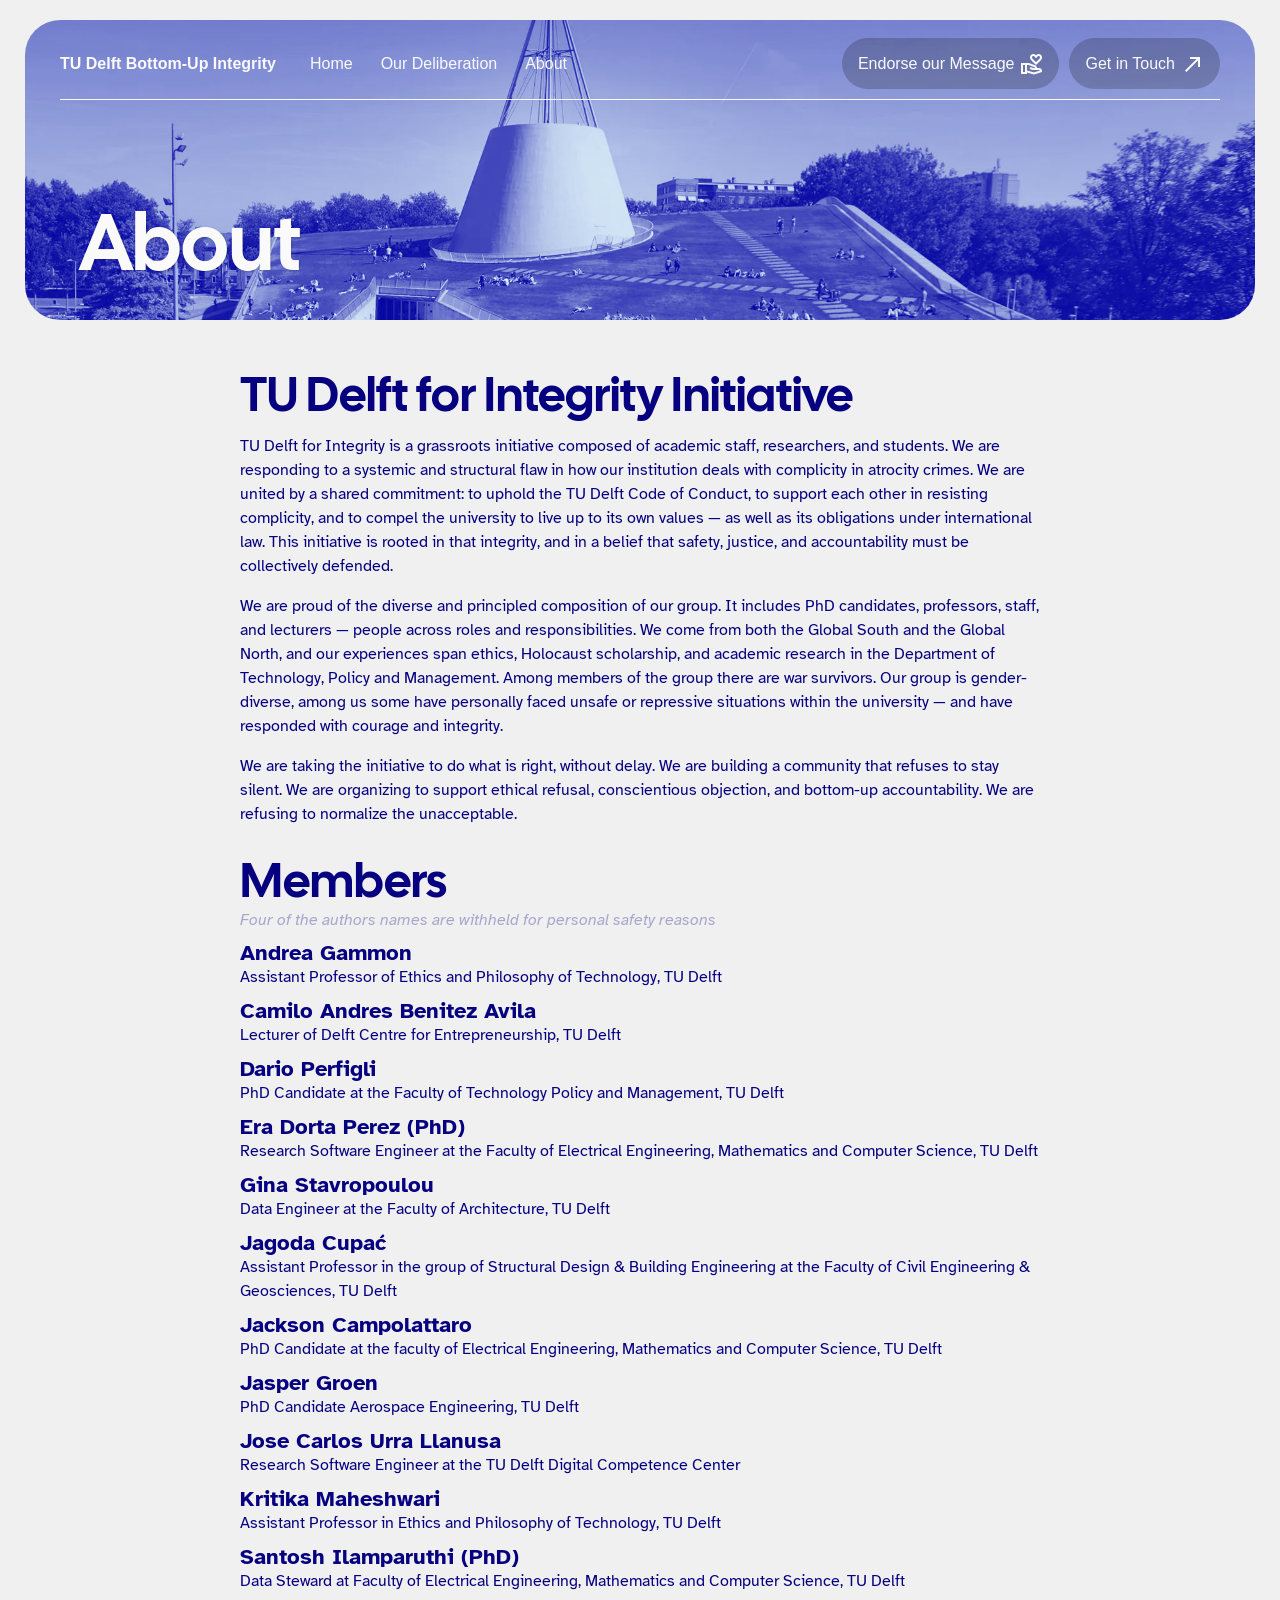
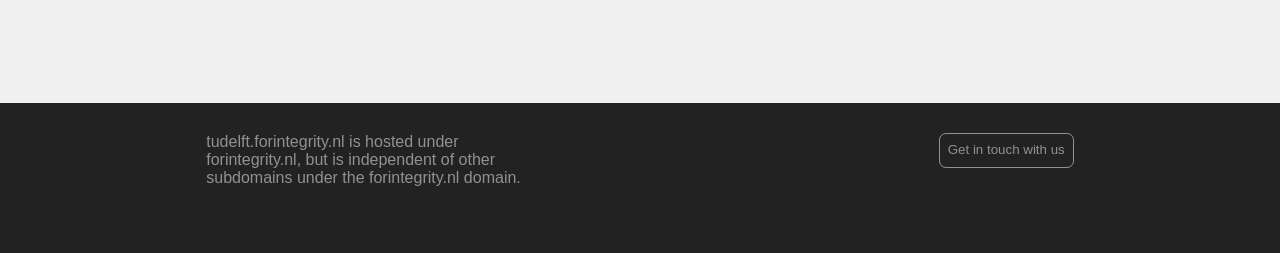
==== about.html @ 1a29bab2 "Fix inconsistencies in members" ====
<!DOCTYPE html>
<html lang="en">
  <head>
    <meta charset="UTF-8">
    <meta name="viewport" content="width=device-width, initial-scale=1.0">
    <meta http-equiv="X-UA-Compatible" content="ie=edge">
    <title> People | TU Delft for Integrity | A place for moral deliberation for TU Delft members</title>
    <meta
      name="description"
      content="TU Delft for Integrity is a grassroots initiative composed of academic staff, researchers, and students. We are responding to a systemic and structural flaw in how our institution deals with complicity in atrocity crimes. We are united by a shared commitment: to uphold the TU Delft Code of Conduct, to support each other in resisting complicity, and to compel the university to live up to its own values — as well as its obligations under international law. This initiative is rooted in that integrity, and in a belief that safety, justice, and accountability must be collectively defended." />
    <link rel="icon" href="media/favicon.svg" type="image/svg+xml">
    <link rel="stylesheet" href="style.css">
    <link rel="stylesheet" href="about.css">

    <link rel="preconnect" href="https://fonts.googleapis.com">
    <link rel="preconnect" href="https://fonts.gstatic.com" crossorigin>
    <link href="https://fonts.googleapis.com/css2?family=Atkinson+Hyperlegible:ital,wght@0,400;0,700;1,400;1,700&family=Cal+Sans&display=swap" rel="stylesheet">

    <link rel="stylesheet" href="https://fonts.googleapis.com/css2?family=Material+Symbols+Outlined:opsz,wght,FILL,GRAD@20,300,0,0&icon_names=call_made,volunteer_activism"/>


    <script src="components/banner-graphic.js" type="text/javascript" defer></script>
    <script src="components/header.js" type="text/javascript" defer></script>
    <script src="components/footer.js" type="text/javascript" defer></script>
  </head>  
  <body>
    <header-component></header-component>
    <banner-graphic>
      <span slot="text">About</span>
    </banner-graphic>

    <div class="padding-box">
    <div id="content-box">
        <h2>TU Delft for Integrity Initiative</h2>
        <div id="intiative-introduction">
          <p>TU Delft for Integrity is a grassroots initiative composed of academic staff, researchers, and students. We are responding to a systemic and structural flaw in how our institution deals with complicity in atrocity crimes. We are united by a shared commitment: to uphold the TU Delft Code of Conduct, to support each other in resisting complicity, and to compel the university to live up to its own values — as well as its obligations under international law. This initiative is rooted in that integrity, and in a belief that safety, justice, and accountability must be collectively defended.</p>

          <p>We are proud of the diverse and principled composition of our group. It includes PhD candidates, professors, staff, and lecturers — people across roles and responsibilities. We come from both the Global South and the Global North, and our experiences span ethics, Holocaust scholarship, and academic research in the Department of Technology, Policy and Management. Among members of the group there are war survivors. Our group is gender-diverse, among us some have personally faced unsafe or repressive situations within the university — and have responded with courage and integrity.</p>

          <p>We are taking the initiative to do what is right, without delay.
          We are building a community that refuses to stay silent. We are organizing to support ethical refusal, conscientious objection, and bottom-up accountability.
          We are refusing to normalize the unacceptable.</p>
      </div>
      <h2>Members</h2>
      <div id="initiative-members">
        <div id="subcaption">
          Four of the authors names are withheld for personal safety reasons
        </div>
        <div id="members">
          <div class="member"><span class="name">Andrea Gammon</span>Assistant Professor of Ethics and Philosophy of Technology, TU Delft</div>
          <div class="member"><span class="name">Camilo Andres Benitez Avila</span>Lecturer of Delft Centre for Entrepreneurship, TU Delft</div>
          <div class="member"><span class="name">Dario Perfigli</span>PhD Candidate at the Faculty of Technology Policy and Management, TU Delft</div>
          <div class="member"><span class="name">Era Dorta Perez (PhD)</span>Research Software Engineer at the Faculty of Electrical Engineering, Mathematics and Computer Science, TU Delft</div>
          <div class="member"><span class="name">Gina Stavropoulou</span>Data Engineer at the Faculty of Architecture, TU Delft</div>
          <div class="member"><span class="name">Jagoda Cupać</span>Assistant Professor in the group of Structural Design & Building Engineering at the Faculty of Civil Engineering & Geosciences, TU Delft</div>
          <div class="member"><span class="name">Jackson Campolattaro</span>PhD Candidate at the faculty of  Electrical Engineering, Mathematics and Computer Science, TU Delft</div>
          <div class="member"><span class="name">Jasper Groen</span>PhD Candidate Aerospace Engineering, TU Delft</div>
          <div class="member"><span class="name">Jose Carlos Urra Llanusa</span>Research Software Engineer at the TU Delft Digital Competence Center</div>
          <div class="member"><span class="name">Kritika Maheshwari</span>Assistant Professor in Ethics and Philosophy of Technology, TU Delft</div>
          <div class="member"><span class="name">Santosh Ilamparuthi (PhD)</span>Data Steward at Faculty of Electrical Engineering, Mathematics and Computer Science, TU Delft</div>
        </div>

      </div>


    </div></div>
    
    <footer-component></footer-component>
  </body>
</html>
---- style.css ----
:root {
    --side-margin-content: 60px;
    --main-blue: #0800a8ff;
    --text-blue: #060080;
}

body {margin: 0; background-color: #f0f0f0; color: var(--main-blue); font-family: Arial, Helvetica, sans-serif;}

hr {border-color: var(--text-blue);}


#opening-graphic {
    position: relative
}

#opening-image {
    border-radius: 35px;
    width: calc(100vw - 2*25px);
    height: 80vh;
    margin: 20px 25px;
    background-image: url("media/13026177-9ebf-4bad-bd69-9b232a638f72.webp");
    background-size: cover;
    filter: url(#duotone-deep-blue-white);
}

#opening-slogan {
    font-size: 7em;
    font-family: "Cal Sans", sans-serif;
    font-weight: 400;
    font-style: normal;
    line-height: 0.8em;

    color: #fafafa;

    position: absolute;
    top: 30vh;
    left:50px;

    margin: 30px;
}

#homepage-document{
    top: -300px;
    position: relative;
}


a.action-button {
    width: fit-content;

    
    color:inherit;
    text-decoration: none;

    display: flex;
    align-items: center;

    cursor: pointer;
    white-space: nowrap;
    border-radius: 30px;
    border: solid 2px var(--main-blue);
    padding: 10px 16px 11px 16px;

    font-weight: bold;
}

.action-button span {
    font-weight: bold;
    font-size: 1.5em;
}

a.action-button:hover {
    background-color: rgba(0,0,0,0.1);
}


.padding-box {
    margin: 0 25px;
}

button, input[type="submit"], input[type="reset"] {
	background: none;
	color: inherit;
	border: none;
	padding: 0;
	font: inherit;
	outline: inherit;
}

@media only screen and (max-width: 480px) {
    :root {
    --side-margin-content: 24px;
    }

    #opening-image {
        height: 400px;
        width: calc(100vw - 2*15px);
        margin: 15px 15px;
        border-radius: 11px
    }

    #opening-slogan{
        font-size: 3.5em;
        line-height: 0.9em;
        top:180px;
        left:10px;
        text-shadow: 0 0 2px rgba(0,0,0,0.3);
    }

    .padding-box {
        margin: 0 13px;
    }

    #homepage-document{
        top: 0;
    }
}
---- about.css ----
#content-box {
    font-family: "Atkinson Hyperlegible", sans-serif;
    font-weight: 400;
    line-height: 1.5em;
    max-width: 80ch; 
    margin: 50px auto;
    padding-bottom: 50px;

    color: var(--text-blue); /* darker version of --main-blue */
}

#content-box h2{
    font-family: "Cal Sans", sans-serif;
    font-weight: 400;
    font-style: normal;
    font-size: 3em;
    line-height: 1em;;
    margin: 30px 0px 5px;
}

#initiative-members #subcaption{
    font-style: italic;
    line-height: 1.4em;
    opacity: 30%;
    margin-bottom: 5px;
}

.member .name{
    font-weight: bold;
    margin-right: 1ch;
    font-size: 1.4em;
}

.member {
    margin: 10px 0;
    display: flex;
    flex-direction: column;
}



@media only screen and (max-width: 480px) {
    #content-box {
        padding: 14px;
        margin-top: 25px;
    }

    #initiative-members #subcaption{
        line-height: 1.2em;
        margin: 5px 0;
    }

    #content-box h2{
        font-size: 2.5em; 
        margin: 0;
    }
}
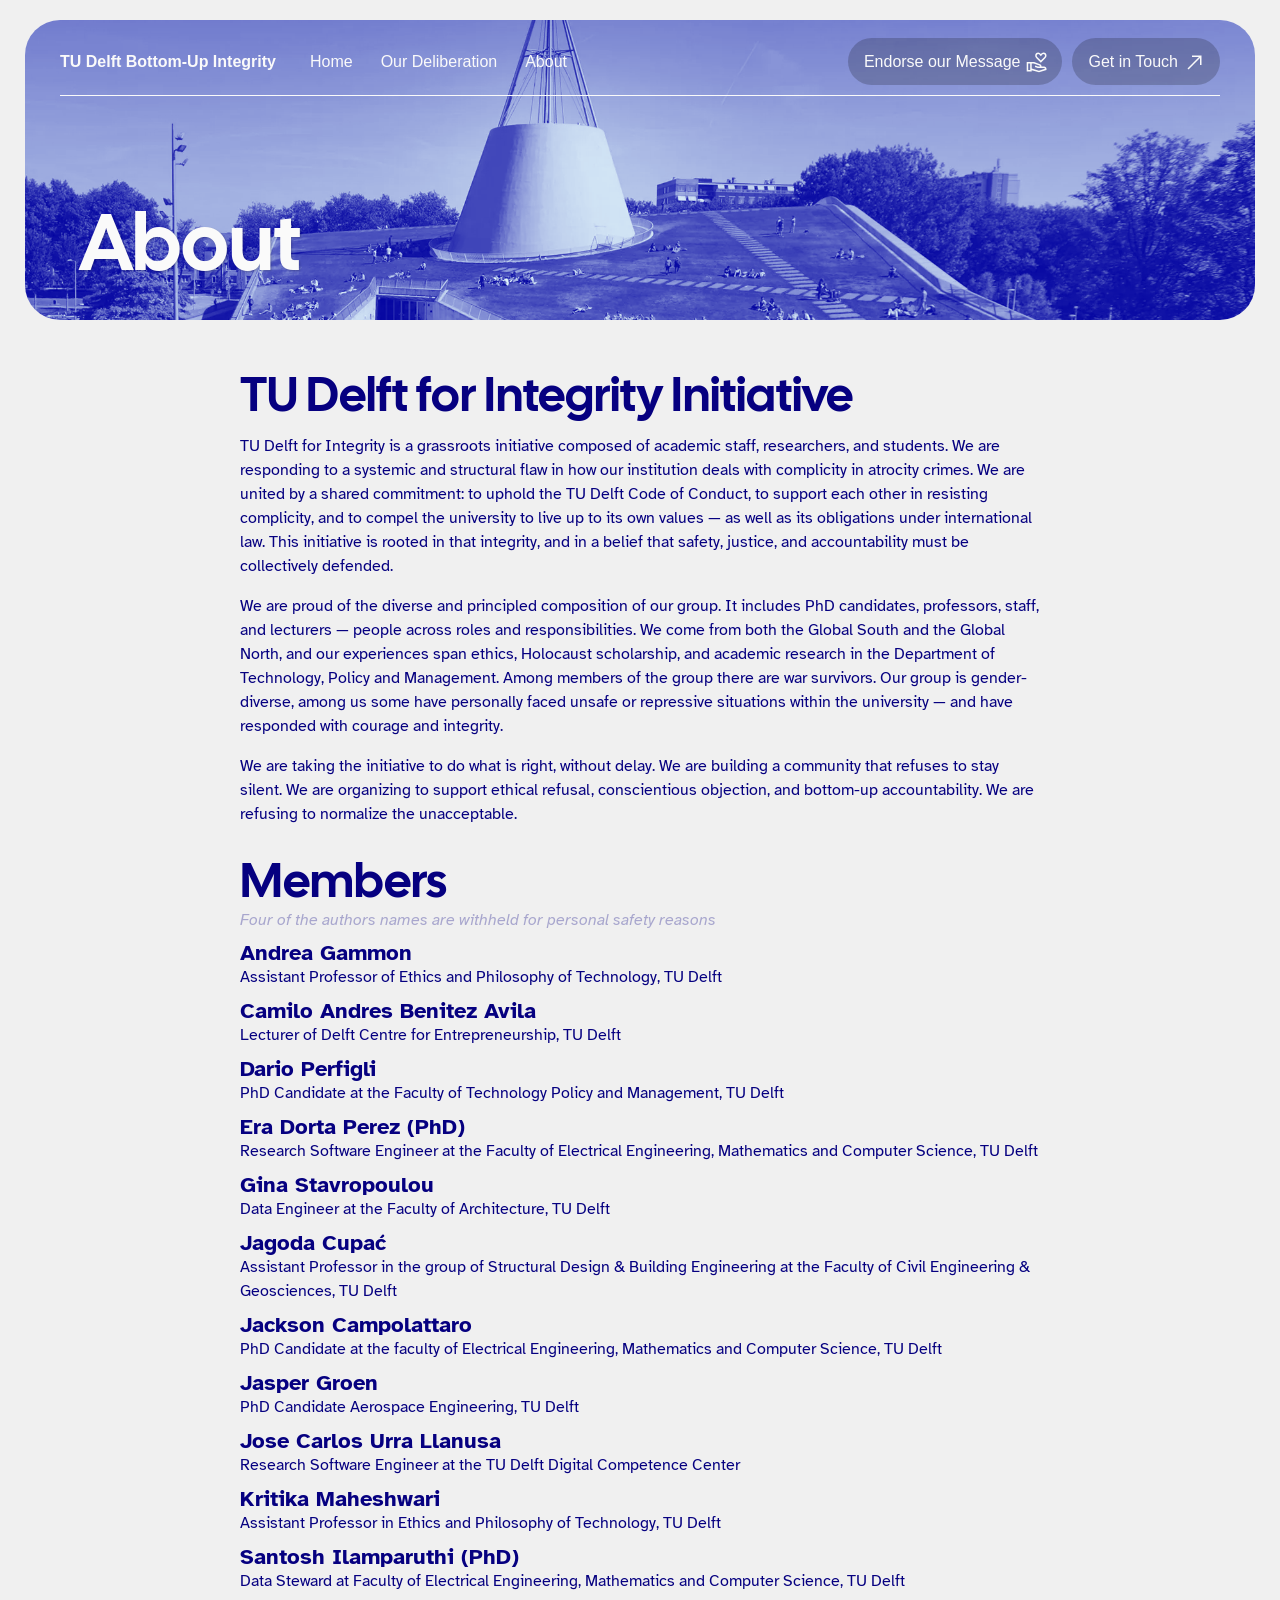
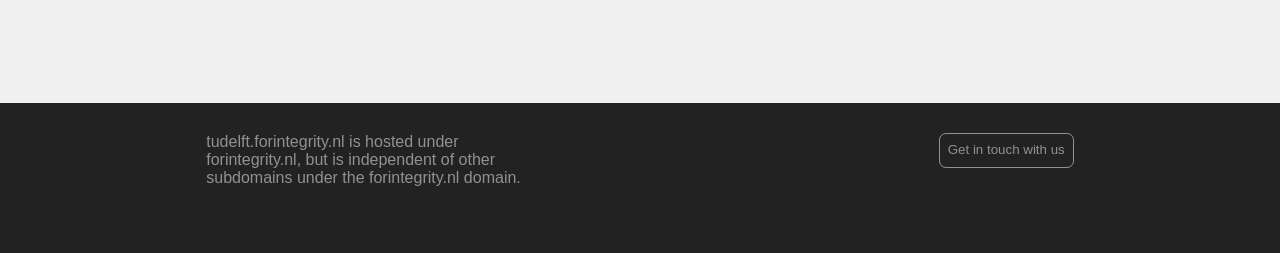
==== commit 727fa510: "Fix icons and add authors to output/2025-our-deliberation" ====
--- a/about.html
+++ b/about.html
@@ -7,7 +7,7 @@
     <title> People | TU Delft for Integrity | A place for moral deliberation for TU Delft members</title>
     <meta
       name="description"
-      content="TU Delft for Integrity is a grassroots initiative composed of academic staff, researchers, and students. We are responding to a systemic and structural flaw in how our institution deals with complicity in atrocity crimes. We are united by a shared commitment: to uphold the TU Delft Code of Conduct, to support each other in resisting complicity, and to compel the university to live up to its own values — as well as its obligations under international law. This initiative is rooted in that integrity, and in a belief that safety, justice, and accountability must be collectively defended." />
+      content="A grassroots initiative organized by staff working on research projects at TU Delft. United by the Code of Conduct and international law." />
     <link rel="icon" href="media/favicon.svg" type="image/svg+xml">
     <link rel="stylesheet" href="style.css">
     <link rel="stylesheet" href="about.css">
@@ -15,9 +15,6 @@
     <link rel="preconnect" href="https://fonts.googleapis.com">
     <link rel="preconnect" href="https://fonts.gstatic.com" crossorigin>
     <link href="https://fonts.googleapis.com/css2?family=Atkinson+Hyperlegible:ital,wght@0,400;0,700;1,400;1,700&family=Cal+Sans&display=swap" rel="stylesheet">
-
-    <link rel="stylesheet" href="https://fonts.googleapis.com/css2?family=Material+Symbols+Outlined:opsz,wght,FILL,GRAD@20,300,0,0&icon_names=call_made,volunteer_activism"/>
-
 
     <script src="components/banner-graphic.js" type="text/javascript" defer></script>
     <script src="components/header.js" type="text/javascript" defer></script>
--- a/style.css
+++ b/style.css
@@ -6,9 +6,6 @@
 }
 
 body {margin: 0; background-color: #f0f0f0; color: var(--main-blue); font-family: Arial, Helvetica, sans-serif;}
-
-hr {border-color: var(--text-blue);}
-
 
 #opening-graphic {
     position: relative
@@ -74,6 +71,13 @@
     background-color: rgba(0,0,0,0.1);
 }
 
+a.action-button .icon{
+    margin-left:2px;
+    width: 1em;
+    height: 1em;
+    background-color: var(--text-blue);
+}
+
 
 .padding-box {
     margin: 0 25px;
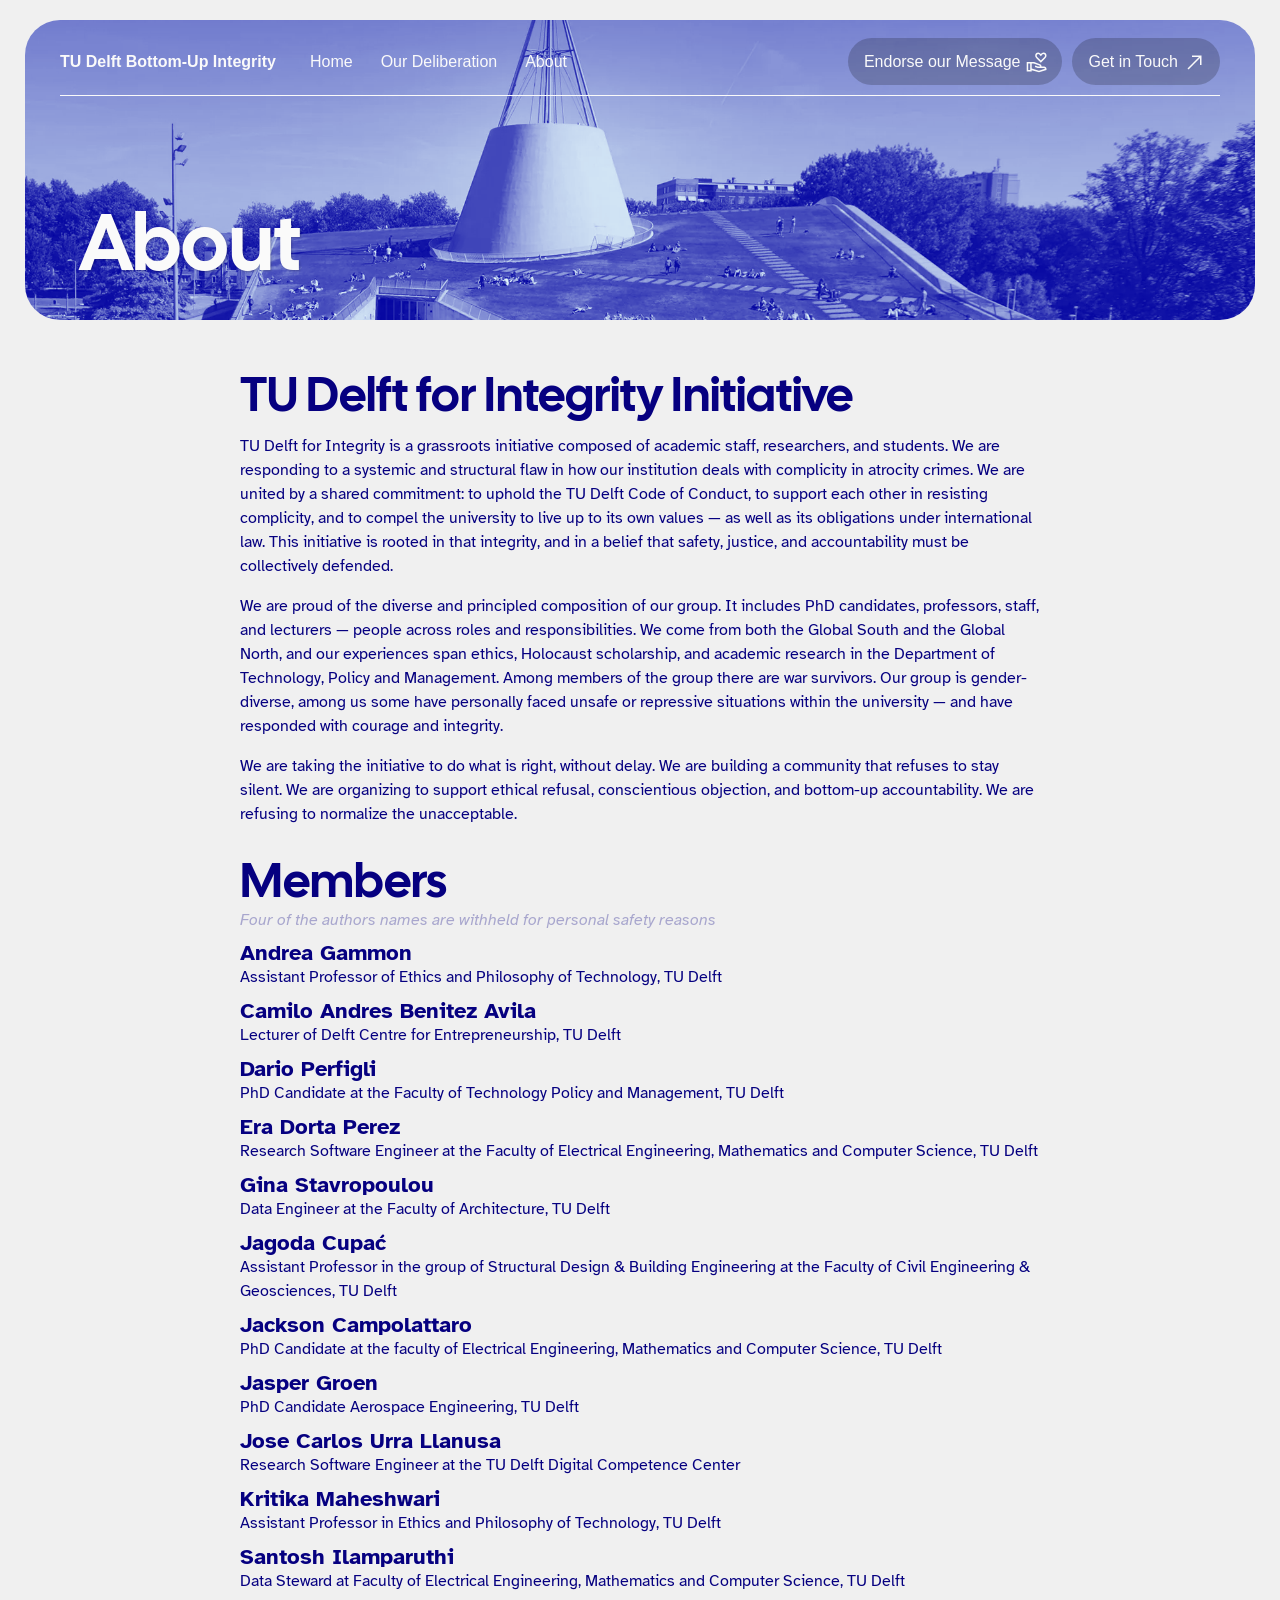
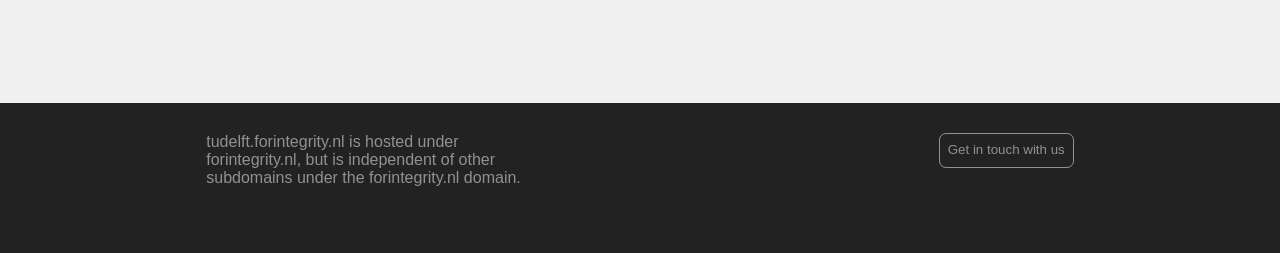
==== commit 892211f0: "Update member description" ====
--- a/about.html
+++ b/about.html
@@ -47,14 +47,14 @@
           <div class="member"><span class="name">Andrea Gammon</span>Assistant Professor of Ethics and Philosophy of Technology, TU Delft</div>
           <div class="member"><span class="name">Camilo Andres Benitez Avila</span>Lecturer of Delft Centre for Entrepreneurship, TU Delft</div>
           <div class="member"><span class="name">Dario Perfigli</span>PhD Candidate at the Faculty of Technology Policy and Management, TU Delft</div>
-          <div class="member"><span class="name">Era Dorta Perez (PhD)</span>Research Software Engineer at the Faculty of Electrical Engineering, Mathematics and Computer Science, TU Delft</div>
+          <div class="member"><span class="name">Era Dorta Perez</span>Research Software Engineer at the Faculty of Electrical Engineering, Mathematics and Computer Science, TU Delft</div>
           <div class="member"><span class="name">Gina Stavropoulou</span>Data Engineer at the Faculty of Architecture, TU Delft</div>
           <div class="member"><span class="name">Jagoda Cupać</span>Assistant Professor in the group of Structural Design & Building Engineering at the Faculty of Civil Engineering & Geosciences, TU Delft</div>
           <div class="member"><span class="name">Jackson Campolattaro</span>PhD Candidate at the faculty of  Electrical Engineering, Mathematics and Computer Science, TU Delft</div>
           <div class="member"><span class="name">Jasper Groen</span>PhD Candidate Aerospace Engineering, TU Delft</div>
           <div class="member"><span class="name">Jose Carlos Urra Llanusa</span>Research Software Engineer at the TU Delft Digital Competence Center</div>
           <div class="member"><span class="name">Kritika Maheshwari</span>Assistant Professor in Ethics and Philosophy of Technology, TU Delft</div>
-          <div class="member"><span class="name">Santosh Ilamparuthi (PhD)</span>Data Steward at Faculty of Electrical Engineering, Mathematics and Computer Science, TU Delft</div>
+          <div class="member"><span class="name">Santosh Ilamparuthi</span>Data Steward at Faculty of Electrical Engineering, Mathematics and Computer Science, TU Delft</div>
         </div>
 
       </div>
--- a/style.css
+++ b/style.css
@@ -38,7 +38,7 @@
 }
 
 #homepage-document{
-    top: -300px;
+    top: -20vh;
     position: relative;
 }
 
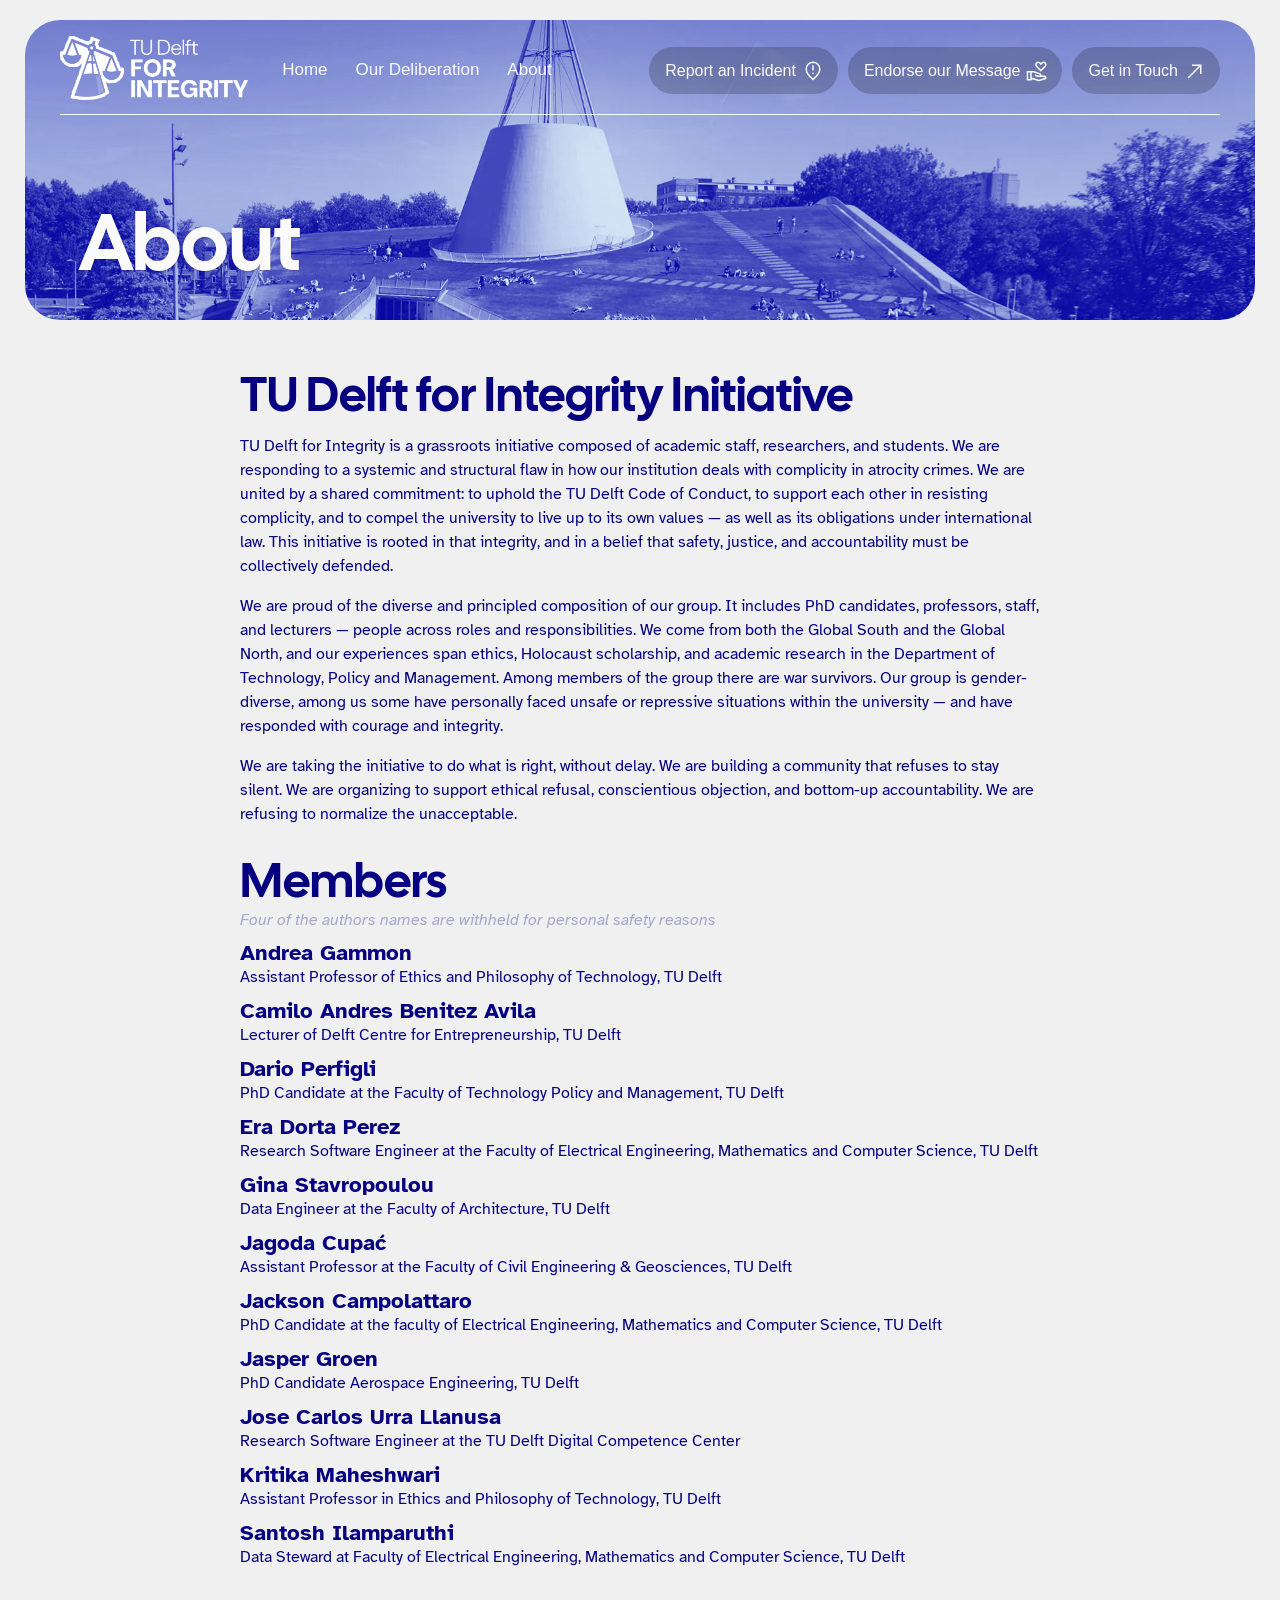
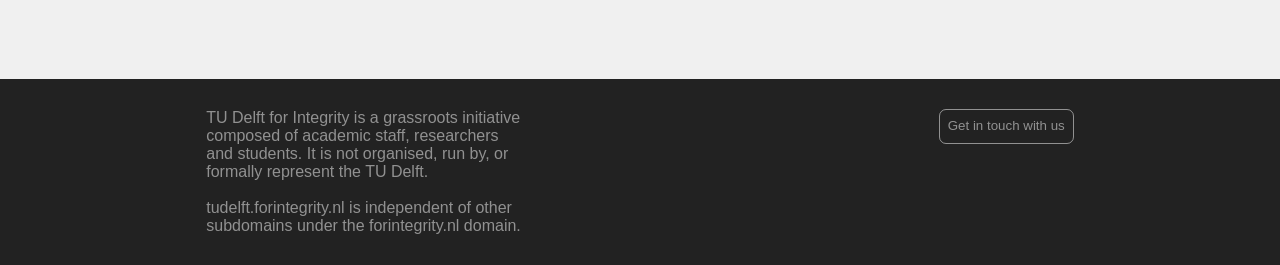
==== commit 129f5a1f: "minor adjustment to about us page Revised affiliation" ====
--- a/about.html
+++ b/about.html
@@ -49,7 +49,7 @@
           <div class="member"><span class="name">Dario Perfigli</span>PhD Candidate at the Faculty of Technology Policy and Management, TU Delft</div>
           <div class="member"><span class="name">Era Dorta Perez</span>Research Software Engineer at the Faculty of Electrical Engineering, Mathematics and Computer Science, TU Delft</div>
           <div class="member"><span class="name">Gina Stavropoulou</span>Data Engineer at the Faculty of Architecture, TU Delft</div>
-          <div class="member"><span class="name">Jagoda Cupać</span>Assistant Professor in the group of Structural Design & Building Engineering at the Faculty of Civil Engineering & Geosciences, TU Delft</div>
+          <div class="member"><span class="name">Jagoda Cupać</span>Assistant Professor at the Faculty of Civil Engineering & Geosciences, TU Delft</div>
           <div class="member"><span class="name">Jackson Campolattaro</span>PhD Candidate at the faculty of  Electrical Engineering, Mathematics and Computer Science, TU Delft</div>
           <div class="member"><span class="name">Jasper Groen</span>PhD Candidate Aerospace Engineering, TU Delft</div>
           <div class="member"><span class="name">Jose Carlos Urra Llanusa</span>Research Software Engineer at the TU Delft Digital Competence Center</div>
--- a/style.css
+++ b/style.css
@@ -12,38 +12,61 @@
 }
 
 #opening-image {
-    border-radius: 35px;
+    border-radius: 30px;
     width: calc(100vw - 2*25px);
     height: 80vh;
     margin: 20px 25px;
     background-image: url("media/13026177-9ebf-4bad-bd69-9b232a638f72.webp");
     background-size: cover;
     filter: url(#duotone-deep-blue-white);
+    
 }
 
 #opening-slogan {
-    font-size: 7em;
     font-family: "Cal Sans", sans-serif;
     font-weight: 400;
     font-style: normal;
-    line-height: 0.8em;
 
     color: #fafafa;
 
     position: absolute;
-    top: 30vh;
+    top: 20vh;
     left:50px;
 
     margin: 30px;
+    max-width: 10ch;
+    font-size: 7em;
+    line-height: 0px;
 }
 
-#homepage-document{
+#opening-slogan #title{
+    line-height: 0.85em;
+    letter-spacing: 3px;
+    margin-bottom: 16px;
+}
+
+#opening-slogan #subtitle{
+    margin: 0px 0 0 0.6rem;
+    font-size: 1.3rem;
+    letter-spacing: 3px;
+}
+
+#opening-slogan #subtitle {
+    line-height: 1.5em;
+    display: inline;
+    padding: 0.4rem 0 0.5rem;
+    background: color-mix(in srgb, var(--text-blue) 80%, transparent);
+    z-index: 5;
+    box-shadow: .6em 0 0 color-mix(in srgb, var(--text-blue) 80%, transparent), -.6em 0 0 color-mix(in srgb, var(--text-blue) 80%, transparent);
+}
+
+.homepage-document{
     top: -20vh;
     position: relative;
 }
 
 
-a.action-button {
+.actionbuttons a {
     width: fit-content;
 
     
@@ -58,20 +81,15 @@
     border-radius: 30px;
     border: solid 2px var(--main-blue);
     padding: 10px 16px 11px 16px;
-
+    margin-right: 10px;
     font-weight: bold;
 }
 
-.action-button span {
-    font-weight: bold;
-    font-size: 1.5em;
-}
-
-a.action-button:hover {
+.actionbuttons a:hover {
     background-color: rgba(0,0,0,0.1);
 }
 
-a.action-button .icon{
+.actionbuttons a .icon{
     margin-left:2px;
     width: 1em;
     height: 1em;
@@ -81,6 +99,26 @@
 
 .padding-box {
     margin: 0 25px;
+}
+
+#content-box {
+    font-family: "Atkinson Hyperlegible", sans-serif;
+    font-weight: 400;
+    line-height: 1.5em;
+    max-width: 80ch; 
+    margin: 50px auto;
+    padding-bottom: 50px;
+
+    color: var(--text-blue); /* darker version of --main-blue */
+}
+
+#content-box h2{
+    font-family: "Cal Sans", sans-serif;
+    font-weight: 400;
+    font-style: normal;
+    font-size: 3em;
+    line-height: 1em;;
+    margin: 30px 0px 5px;
 }
 
 button, input[type="submit"], input[type="reset"] {
@@ -97,6 +135,12 @@
     --side-margin-content: 24px;
     }
 
+    #opening-slogan #subtitle {
+    position: relative;
+    }
+
+
+
     #opening-image {
         height: 400px;
         width: calc(100vw - 2*15px);
@@ -105,18 +149,48 @@
     }
 
     #opening-slogan{
-        font-size: 3.5em;
-        line-height: 0.9em;
-        top:180px;
-        left:10px;
+        top:200px;
+        left:0px;
+    }
+
+    /* hide on mobile */
+    #opening-slogan #title{
+        display: none;
+    }
+
+    #opening-slogan #subtitle{
+        z-index: 0;
+        font-size: 1.4rem;
+        /* line-height: 1.6rem;; */
         text-shadow: 0 0 2px rgba(0,0,0,0.3);
+        letter-spacing: 1px;
+    }
+
+    /* text effect */
+    #opening-slogan #subtitle {
+        line-height: 8px;
+        font-size: 1.2rem;
+        padding: .1rem 0 0.3rem ;
+        background: color-mix(in srgb, var(--text-blue) 80%, transparent);
+        z-index: 5;
+        box-shadow: .6em 0 0 color-mix(in srgb, var(--text-blue) 80%, transparent), -.6em 0 0 color-mix(in srgb, var(--text-blue) 80%, transparent);
     }
 
     .padding-box {
         margin: 0 13px;
     }
 
-    #homepage-document{
+    .homepage-document{
         top: 0;
     }
+
+    #content-box {
+        padding: 14px;
+        margin-top: 25px;
+    }
+
+    #content-box h2{
+        font-size: 2.5em; 
+        margin: 0;
+    }
 }
--- a/about.css
+++ b/about.css
@@ -1,22 +1,3 @@
-#content-box {
-    font-family: "Atkinson Hyperlegible", sans-serif;
-    font-weight: 400;
-    line-height: 1.5em;
-    max-width: 80ch; 
-    margin: 50px auto;
-    padding-bottom: 50px;
-
-    color: var(--text-blue); /* darker version of --main-blue */
-}
-
-#content-box h2{
-    font-family: "Cal Sans", sans-serif;
-    font-weight: 400;
-    font-style: normal;
-    font-size: 3em;
-    line-height: 1em;;
-    margin: 30px 0px 5px;
-}
 
 #initiative-members #subcaption{
     font-style: italic;
@@ -40,18 +21,8 @@
 
 
 @media only screen and (max-width: 480px) {
-    #content-box {
-        padding: 14px;
-        margin-top: 25px;
-    }
-
     #initiative-members #subcaption{
         line-height: 1.2em;
         margin: 5px 0;
     }
-
-    #content-box h2{
-        font-size: 2.5em; 
-        margin: 0;
-    }
 }
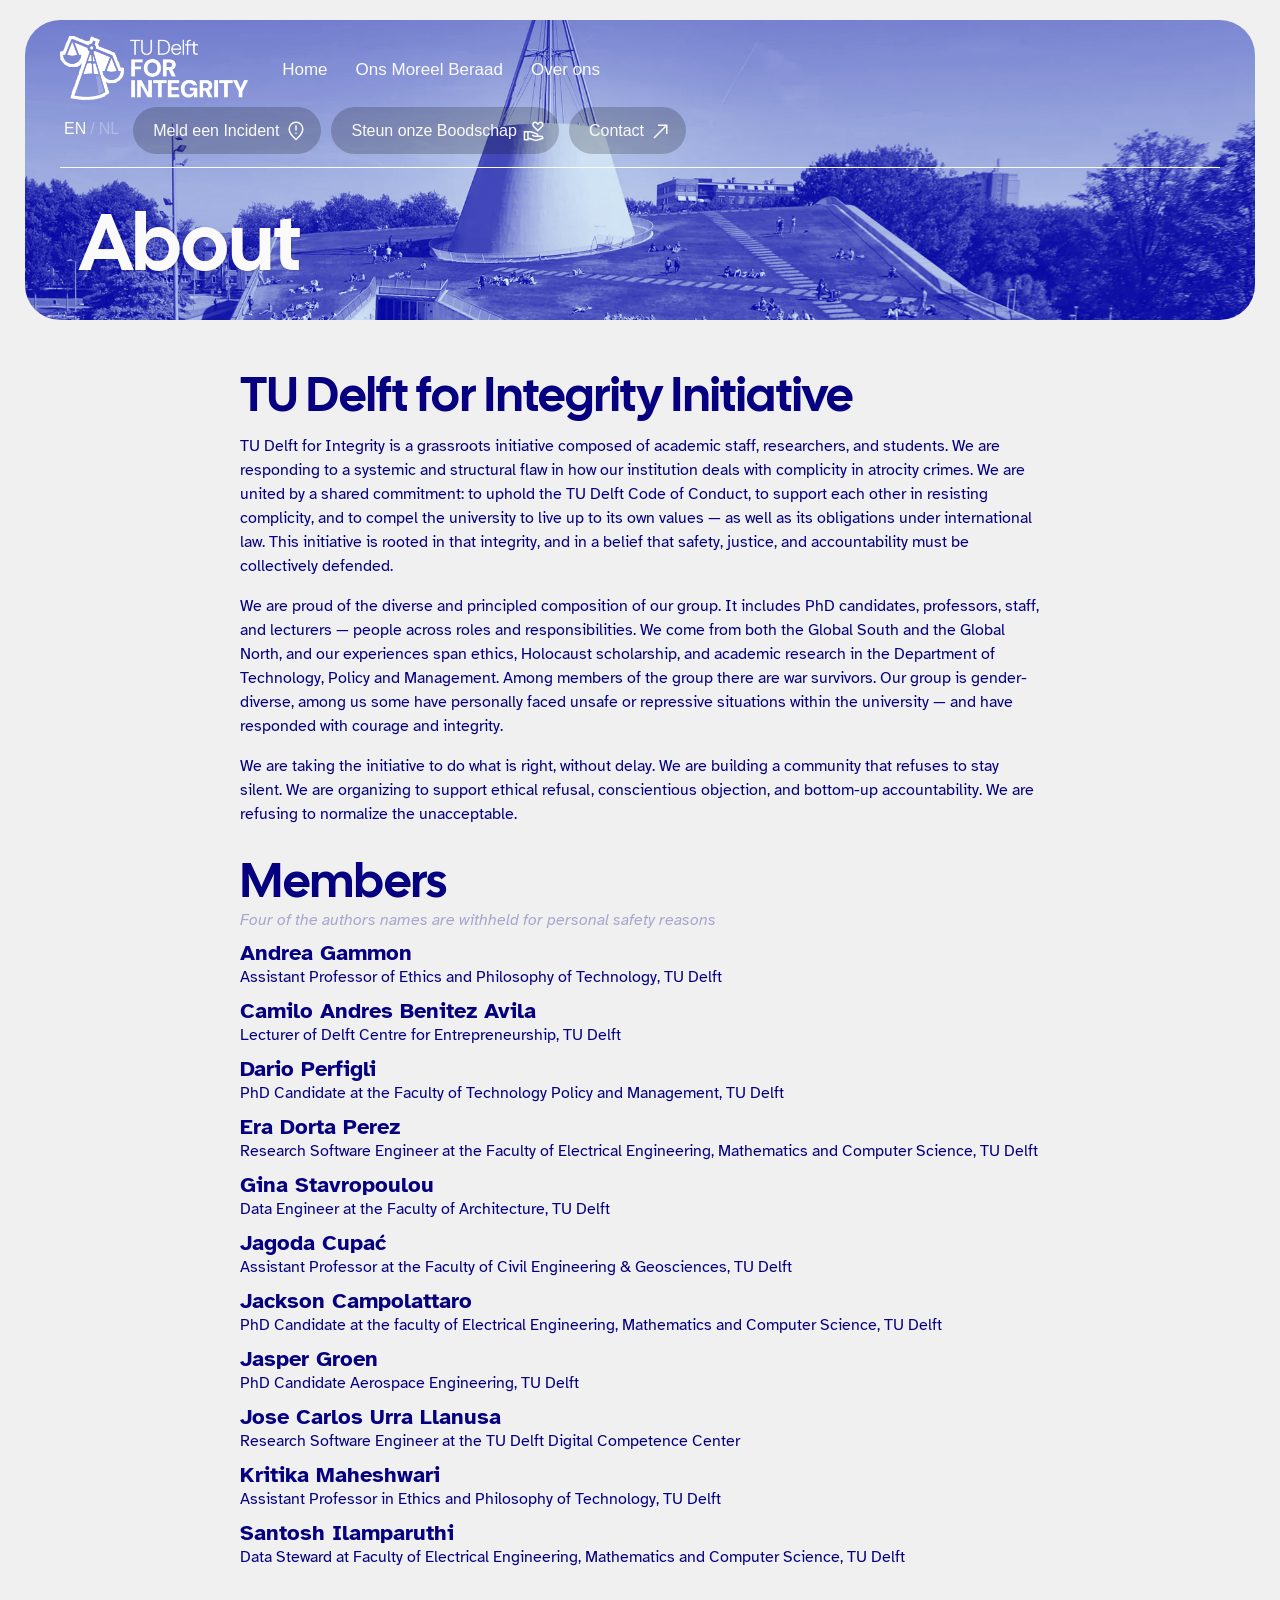
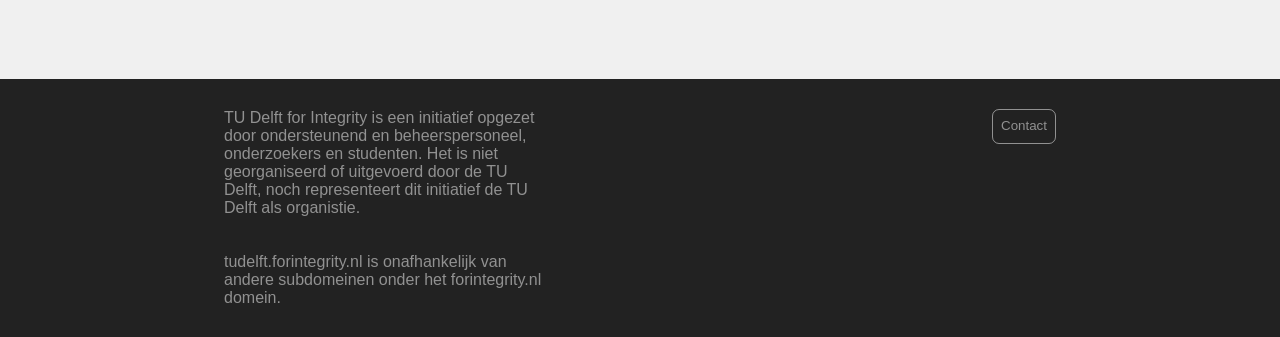
==== commit e2ae9145: "Implement a minimal language switching system Using CSS variables to allow seamless handling of chan" ====
--- a/about.html
+++ b/about.html
@@ -15,6 +15,8 @@
     <link rel="preconnect" href="https://fonts.googleapis.com">
     <link rel="preconnect" href="https://fonts.gstatic.com" crossorigin>
     <link href="https://fonts.googleapis.com/css2?family=Atkinson+Hyperlegible:ital,wght@0,400;0,700;1,400;1,700&family=Cal+Sans&display=swap" rel="stylesheet">
+
+    <script src="utils/language-selection.js" type="text/javascript" defer></script>
 
     <script src="components/banner-graphic.js" type="text/javascript" defer></script>
     <script src="components/header.js" type="text/javascript" defer></script>
--- a/style.css
+++ b/style.css
@@ -3,6 +3,8 @@
     --side-margin-content: 60px;
     --main-blue: #0800a8ff;
     --text-blue: #060080;
+    --display-state-en: "none";
+    --display-state-nl: "block";
 }
 
 body {margin: 0; background-color: #f0f0f0; color: var(--main-blue); font-family: Arial, Helvetica, sans-serif;}
@@ -53,7 +55,7 @@
 
 #opening-slogan #subtitle {
     line-height: 1.5em;
-    display: inline;
+    display: inline; 
     padding: 0.4rem 0 0.5rem;
     background: color-mix(in srgb, var(--text-blue) 80%, transparent);
     z-index: 5;
@@ -128,6 +130,16 @@
 	padding: 0;
 	font: inherit;
 	outline: inherit;
+}
+
+/* language visibility */
+
+[data-lang-el="en"] {
+  display: var(--display-state-en);
+}
+
+[data-lang-el="nl"] {
+  display: var(--display-state-nl);
 }
 
 @media only screen and (max-width: 480px) {
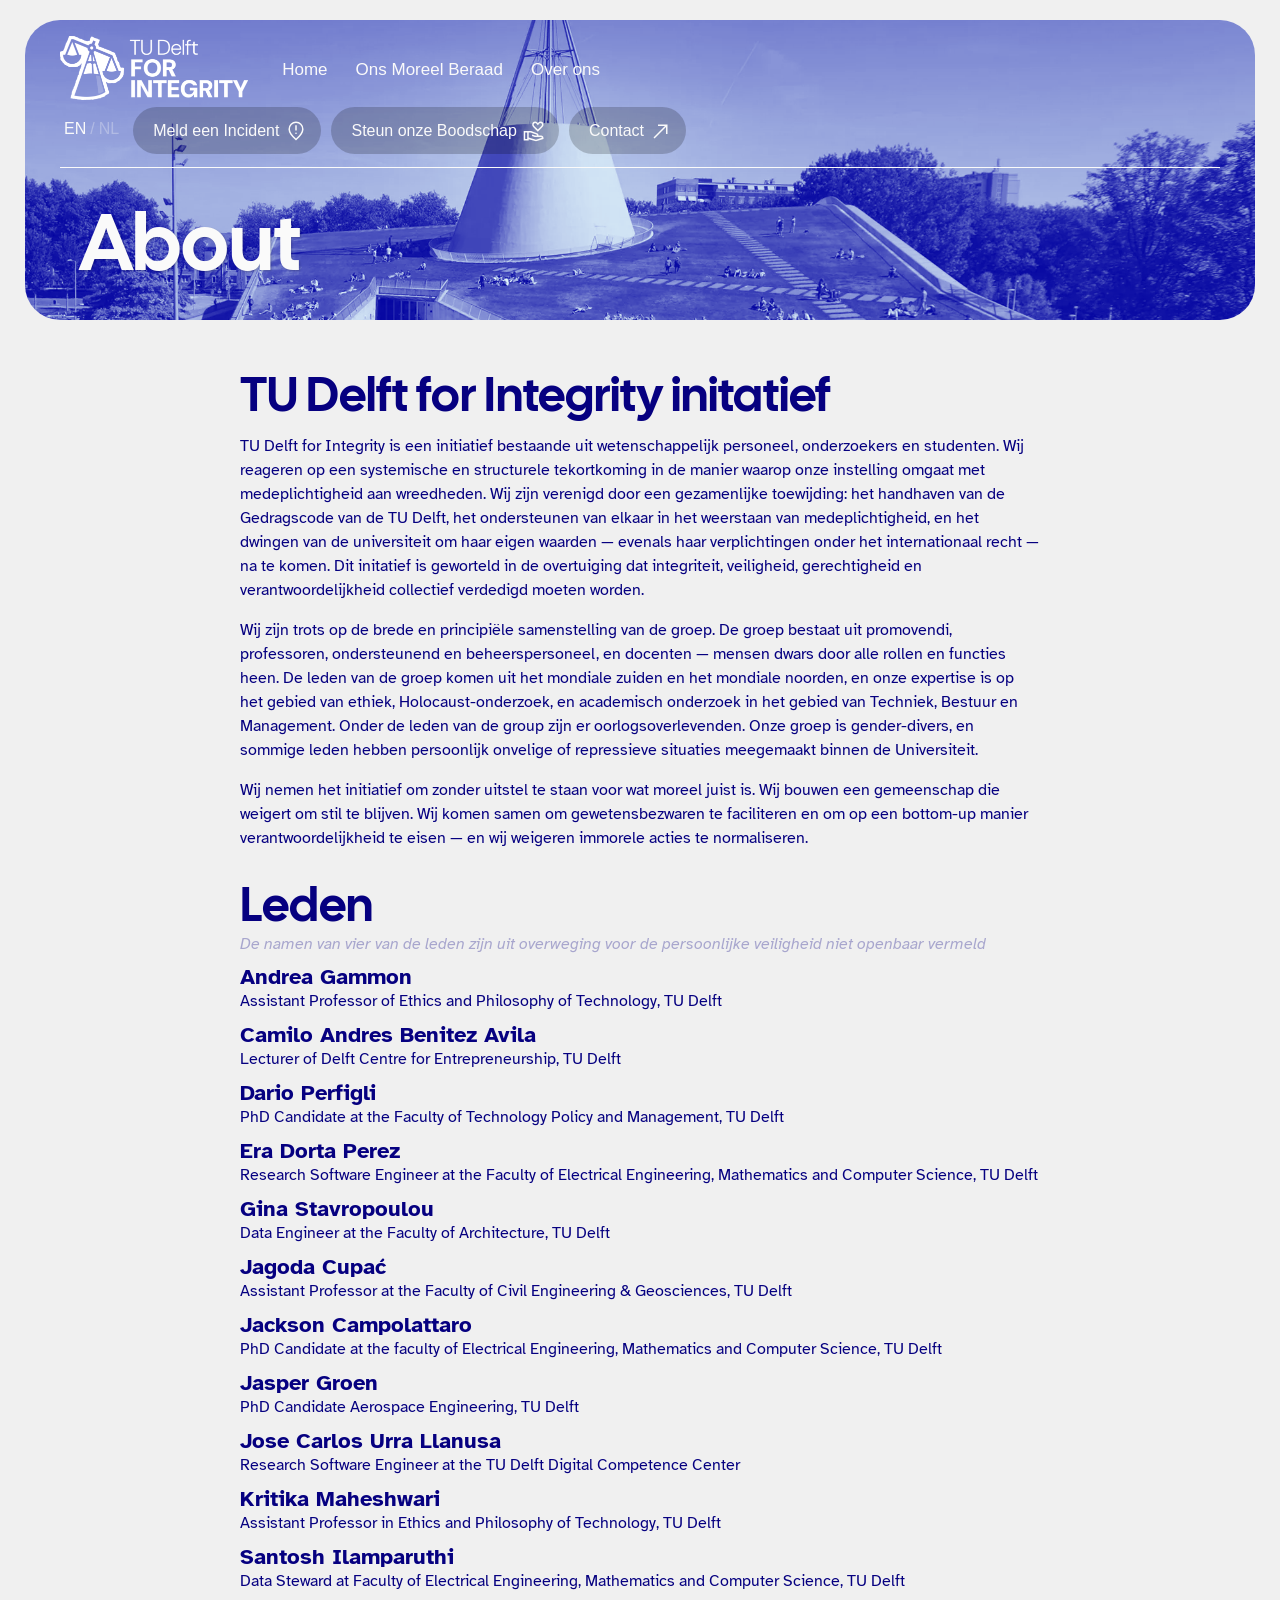
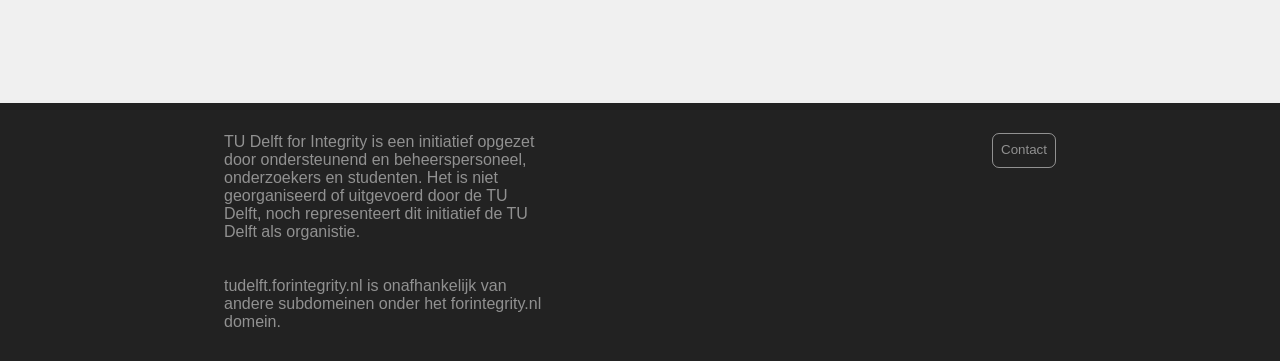
==== commit ad243f74: "Translate open letter and add english versions for endorsements and the output page" ====
--- a/about.html
+++ b/about.html
@@ -30,8 +30,10 @@
 
     <div class="padding-box">
     <div id="content-box">
-        <h2>TU Delft for Integrity Initiative</h2>
-        <div id="intiative-introduction">
+        <!-- English -->
+        <h2 data-lang-el=en>TU Delft for Integrity Initiative</h2>
+        <div id="intiative-introduction" data-lang-el=en>
+          
           <p>TU Delft for Integrity is a grassroots initiative composed of academic staff, researchers, and students. We are responding to a systemic and structural flaw in how our institution deals with complicity in atrocity crimes. We are united by a shared commitment: to uphold the TU Delft Code of Conduct, to support each other in resisting complicity, and to compel the university to live up to its own values — as well as its obligations under international law. This initiative is rooted in that integrity, and in a belief that safety, justice, and accountability must be collectively defended.</p>
 
           <p>We are proud of the diverse and principled composition of our group. It includes PhD candidates, professors, staff, and lecturers — people across roles and responsibilities. We come from both the Global South and the Global North, and our experiences span ethics, Holocaust scholarship, and academic research in the Department of Technology, Policy and Management. Among members of the group there are war survivors. Our group is gender-diverse, among us some have personally faced unsafe or repressive situations within the university — and have responded with courage and integrity.</p>
@@ -40,10 +42,24 @@
           We are building a community that refuses to stay silent. We are organizing to support ethical refusal, conscientious objection, and bottom-up accountability.
           We are refusing to normalize the unacceptable.</p>
       </div>
-      <h2>Members</h2>
+      <!-- Nederlands -->
+       <h2 data-lang-el=nl>TU Delft for Integrity initatief</h2>
+       <div id="intiative-introduction" data-lang-el=nl>
+          <p>TU Delft for Integrity is een initiatief bestaande uit wetenschappelijk personeel, onderzoekers en studenten. Wij reageren op een systemische en structurele tekortkoming in de manier waarop onze instelling omgaat met medeplichtigheid aan wreedheden. Wij zijn verenigd door een gezamenlijke toewijding: het handhaven van de Gedragscode van de TU Delft, het ondersteunen van elkaar in het weerstaan van medeplichtigheid, en het dwingen van de universiteit om haar eigen waarden — evenals haar verplichtingen onder het internationaal recht — na te komen. Dit initatief is geworteld in de overtuiging dat integriteit, veiligheid, gerechtigheid en verantwoordelijkheid collectief verdedigd moeten worden.
+          </p>
+
+          <p>Wij zijn trots op de brede en principiële samenstelling van de groep. De groep bestaat uit promovendi, professoren, ondersteunend en beheerspersoneel, en docenten — mensen dwars door alle rollen en functies heen. De leden van de groep komen uit het mondiale zuiden en het mondiale noorden, en onze expertise is op het gebied van ethiek, Holocaust-onderzoek, en academisch onderzoek in het gebied van Techniek, Bestuur en Management. Onder de leden van de group zijn er oorlogsoverlevenden. Onze groep is gender-divers, en sommige leden hebben persoonlijk onvelige of repressieve situaties meegemaakt binnen de Universiteit. </p>
+
+          <p>Wij nemen het initiatief om zonder uitstel te staan voor wat moreel juist is. Wij bouwen een gemeenschap die weigert om stil te blijven. Wij komen samen om gewetensbezwaren te faciliteren en om op een bottom-up manier verantwoordelijkheid te eisen — en wij weigeren immorele acties te normaliseren.</p>
+        </div>
+      <h2 data-lang-el=en>Members</h2>
+      <h2 data-lang-el=nl>Leden</h2>
       <div id="initiative-members">
-        <div id="subcaption">
+        <div id="subcaption" data-lang-el=en>
           Four of the authors names are withheld for personal safety reasons
+        </div>
+         <div id="subcaption" data-lang-el=nl>
+          De namen van vier van de leden zijn uit overweging voor de persoonlijke veiligheid niet openbaar vermeld
         </div>
         <div id="members">
           <div class="member"><span class="name">Andrea Gammon</span>Assistant Professor of Ethics and Philosophy of Technology, TU Delft</div>
@@ -58,7 +74,6 @@
           <div class="member"><span class="name">Kritika Maheshwari</span>Assistant Professor in Ethics and Philosophy of Technology, TU Delft</div>
           <div class="member"><span class="name">Santosh Ilamparuthi</span>Data Steward at Faculty of Electrical Engineering, Mathematics and Computer Science, TU Delft</div>
         </div>
-
       </div>
 
 
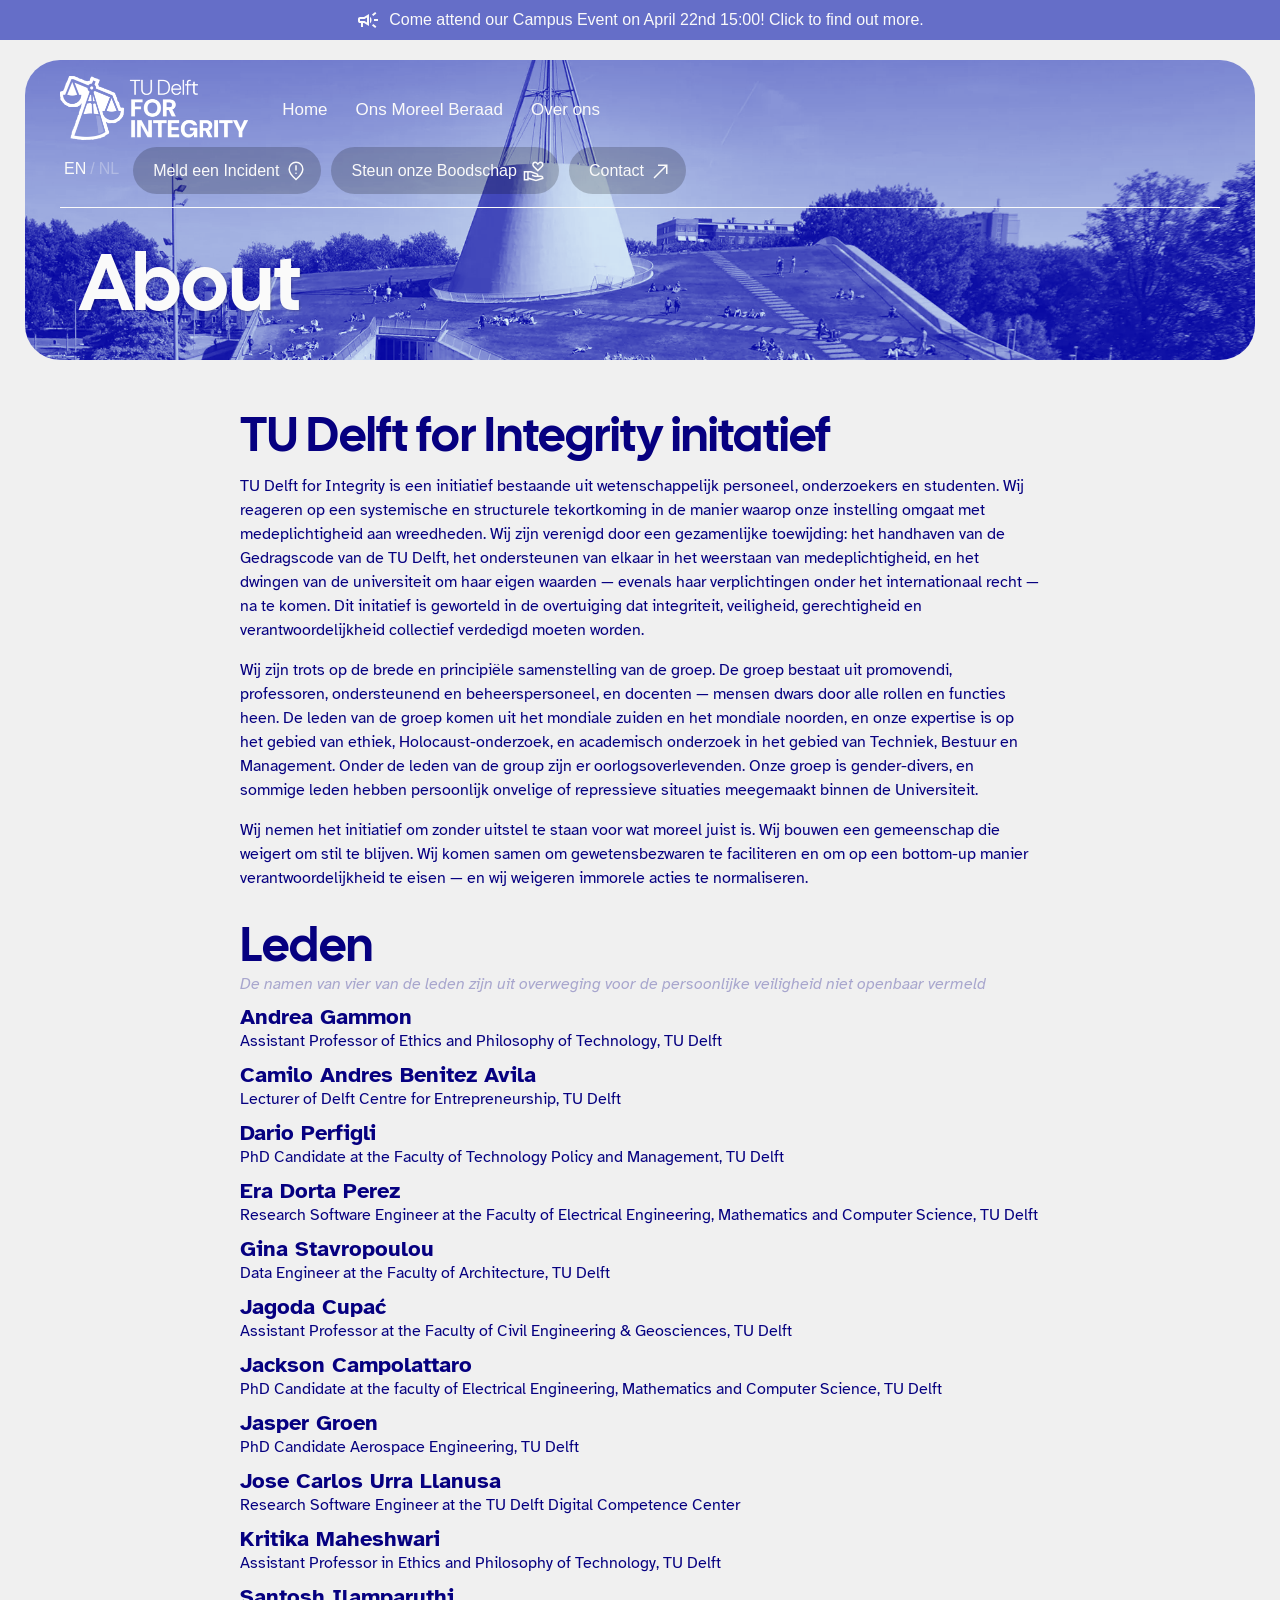
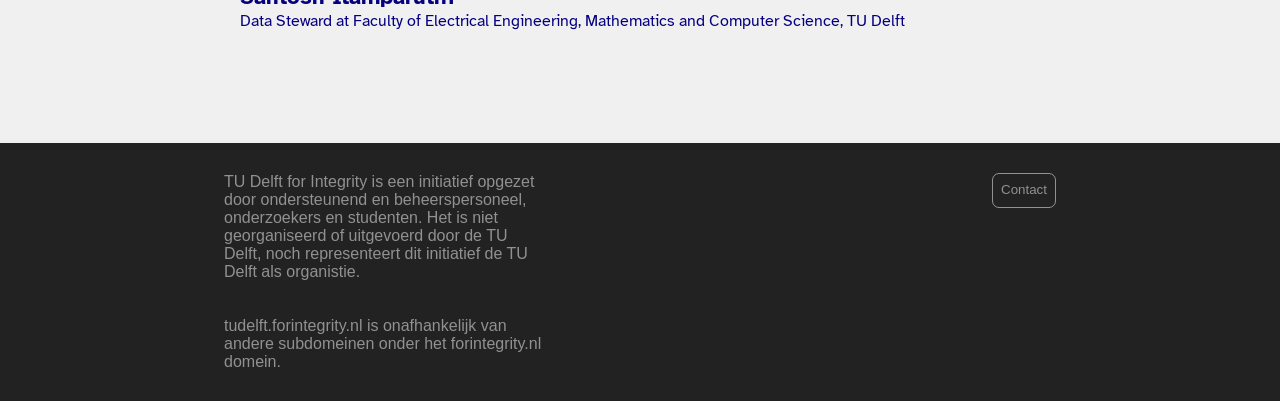
==== commit 8d2cc45f: "Add header tags to pages to indicate RSS/ATOM availability" ====
--- a/about.html
+++ b/about.html
@@ -9,6 +9,7 @@
       name="description"
       content="A grassroots initiative organized by staff working on research projects at TU Delft. United by the Code of Conduct and international law." />
     <link rel="icon" href="media/favicon.svg" type="image/svg+xml">
+    <link rel="alternate" type="application/atom+xml" title="Atom Feed" href="/feed.xml"/>
     <link rel="stylesheet" href="style.css">
     <link rel="stylesheet" href="about.css">
 
--- a/style.css
+++ b/style.css
@@ -114,11 +114,29 @@
     color: var(--text-blue); /* darker version of --main-blue */
 }
 
+#content-box h1{
+    font-family: "Cal Sans", sans-serif;
+    font-weight: 400;
+    font-style: normal;
+    font-size: 3.6em;
+    line-height: 1em;;
+    margin: 30px 0px 5px;
+}
+
 #content-box h2{
     font-family: "Cal Sans", sans-serif;
     font-weight: 400;
     font-style: normal;
     font-size: 3em;
+    line-height: 1em;;
+    margin: 30px 0px 5px;
+}
+
+#content-box h3{
+    font-family: "Cal Sans", sans-serif;
+    font-weight: 400;
+    font-style: normal;
+    font-size: 2em;
     line-height: 1em;;
     margin: 30px 0px 5px;
 }
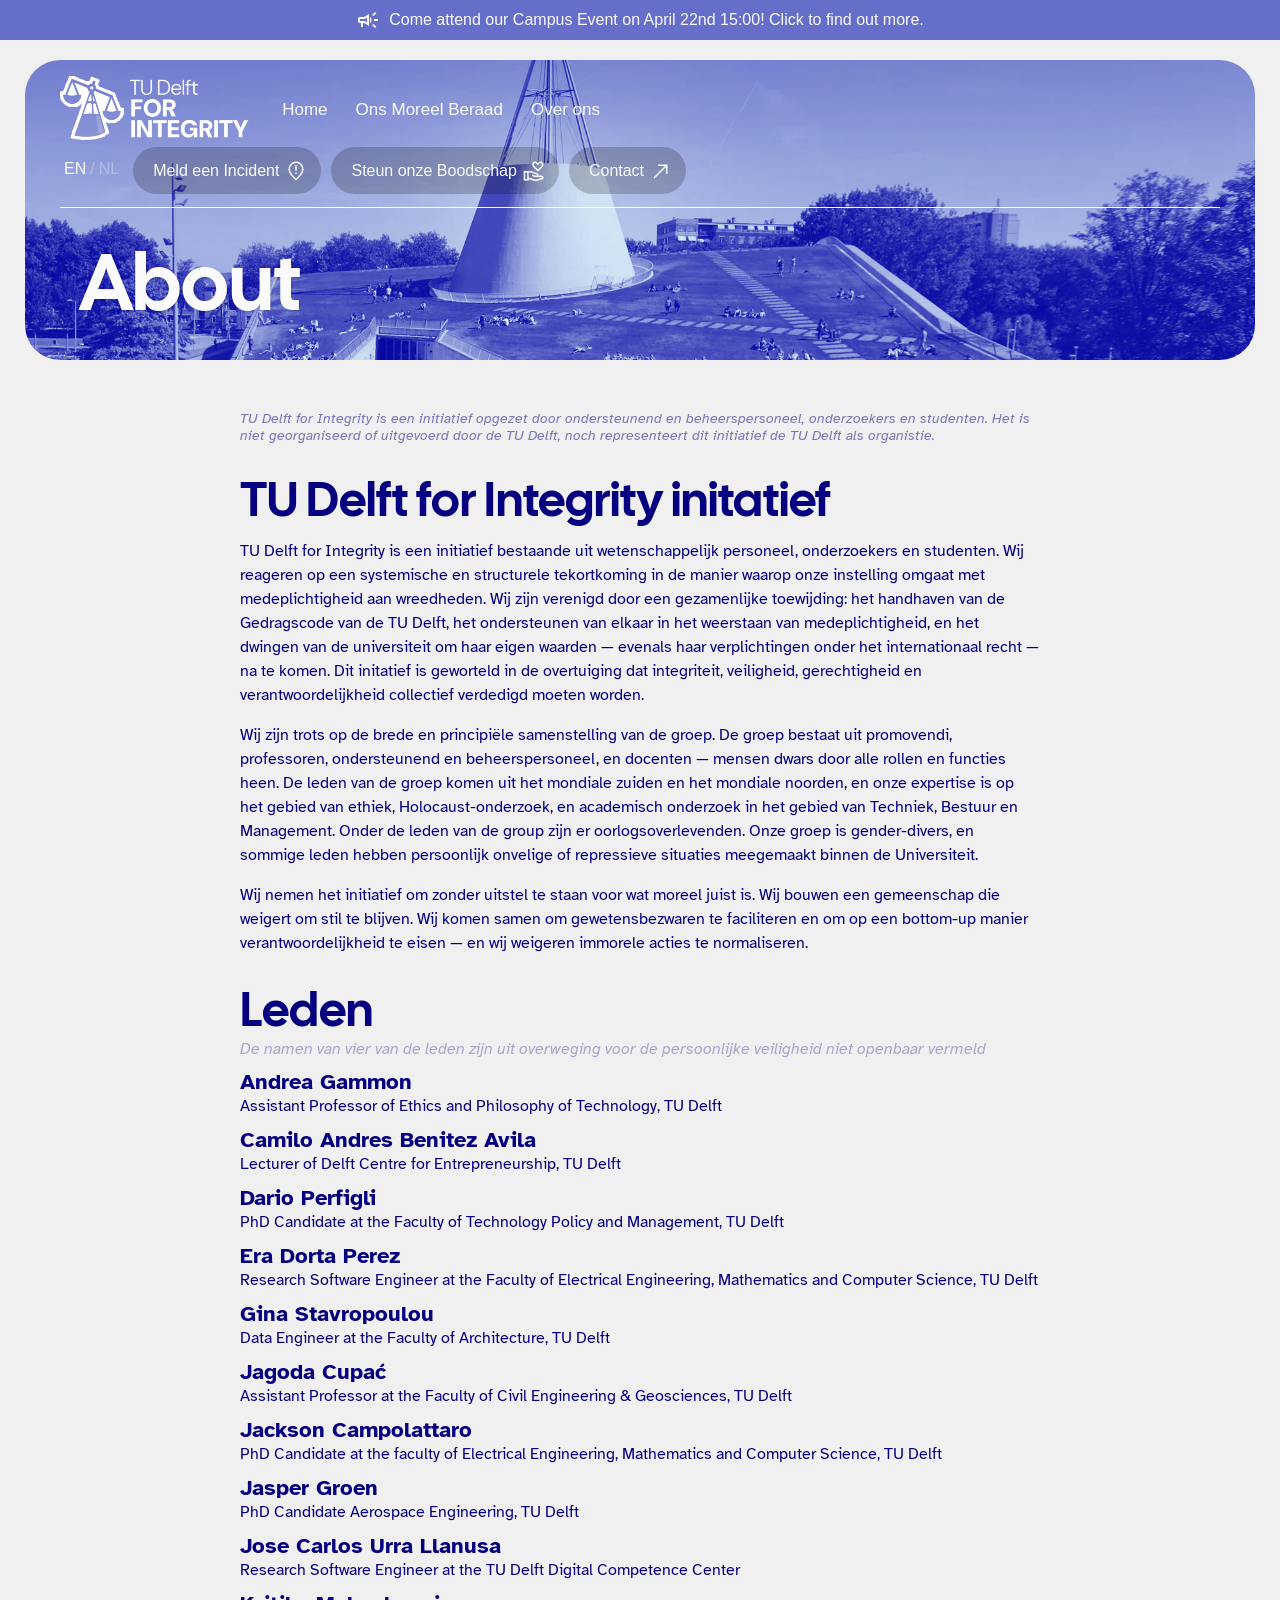
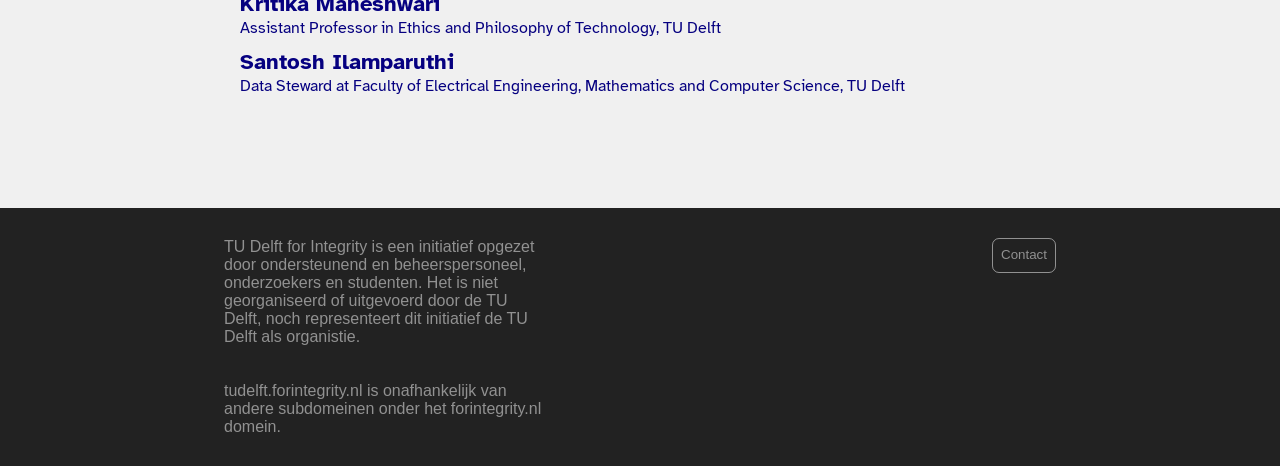
==== commit 7d6dd242: "Add footer disclaimer to about section" ====
--- a/about.html
+++ b/about.html
@@ -32,6 +32,7 @@
     <div class="padding-box">
     <div id="content-box">
         <!-- English -->
+        <div class="disclaimer" data-lang-el=en>TU Delft for Integrity is a grassroots initiative composed of academic staff, researchers and students. It is not organised, run by, or formally represent the TU Delft.</div>
         <h2 data-lang-el=en>TU Delft for Integrity Initiative</h2>
         <div id="intiative-introduction" data-lang-el=en>
           
@@ -44,6 +45,7 @@
           We are refusing to normalize the unacceptable.</p>
       </div>
       <!-- Nederlands -->
+       <div class="disclaimer" data-lang-el=nl>TU Delft for Integrity is een initiatief opgezet door ondersteunend en beheerspersoneel, onderzoekers en studenten. Het is niet georganiseerd of uitgevoerd door de TU Delft, noch representeert dit initiatief de TU Delft als organistie.</div>
        <h2 data-lang-el=nl>TU Delft for Integrity initatief</h2>
        <div id="intiative-introduction" data-lang-el=nl>
           <p>TU Delft for Integrity is een initiatief bestaande uit wetenschappelijk personeel, onderzoekers en studenten. Wij reageren op een systemische en structurele tekortkoming in de manier waarop onze instelling omgaat met medeplichtigheid aan wreedheden. Wij zijn verenigd door een gezamenlijke toewijding: het handhaven van de Gedragscode van de TU Delft, het ondersteunen van elkaar in het weerstaan van medeplichtigheid, en het dwingen van de universiteit om haar eigen waarden — evenals haar verplichtingen onder het internationaal recht — na te komen. Dit initatief is geworteld in de overtuiging dat integriteit, veiligheid, gerechtigheid en verantwoordelijkheid collectief verdedigd moeten worden.
--- a/about.css
+++ b/about.css
@@ -19,6 +19,12 @@
 }
 
 
+.disclaimer {
+    font-style: italic;
+    line-height: 1.2em;
+    font-size: 0.9em;;
+    opacity: 50%;
+}
 
 @media only screen and (max-width: 480px) {
     #initiative-members #subcaption{
@@ -26,3 +32,4 @@
         margin: 5px 0;
     }
 }
+
